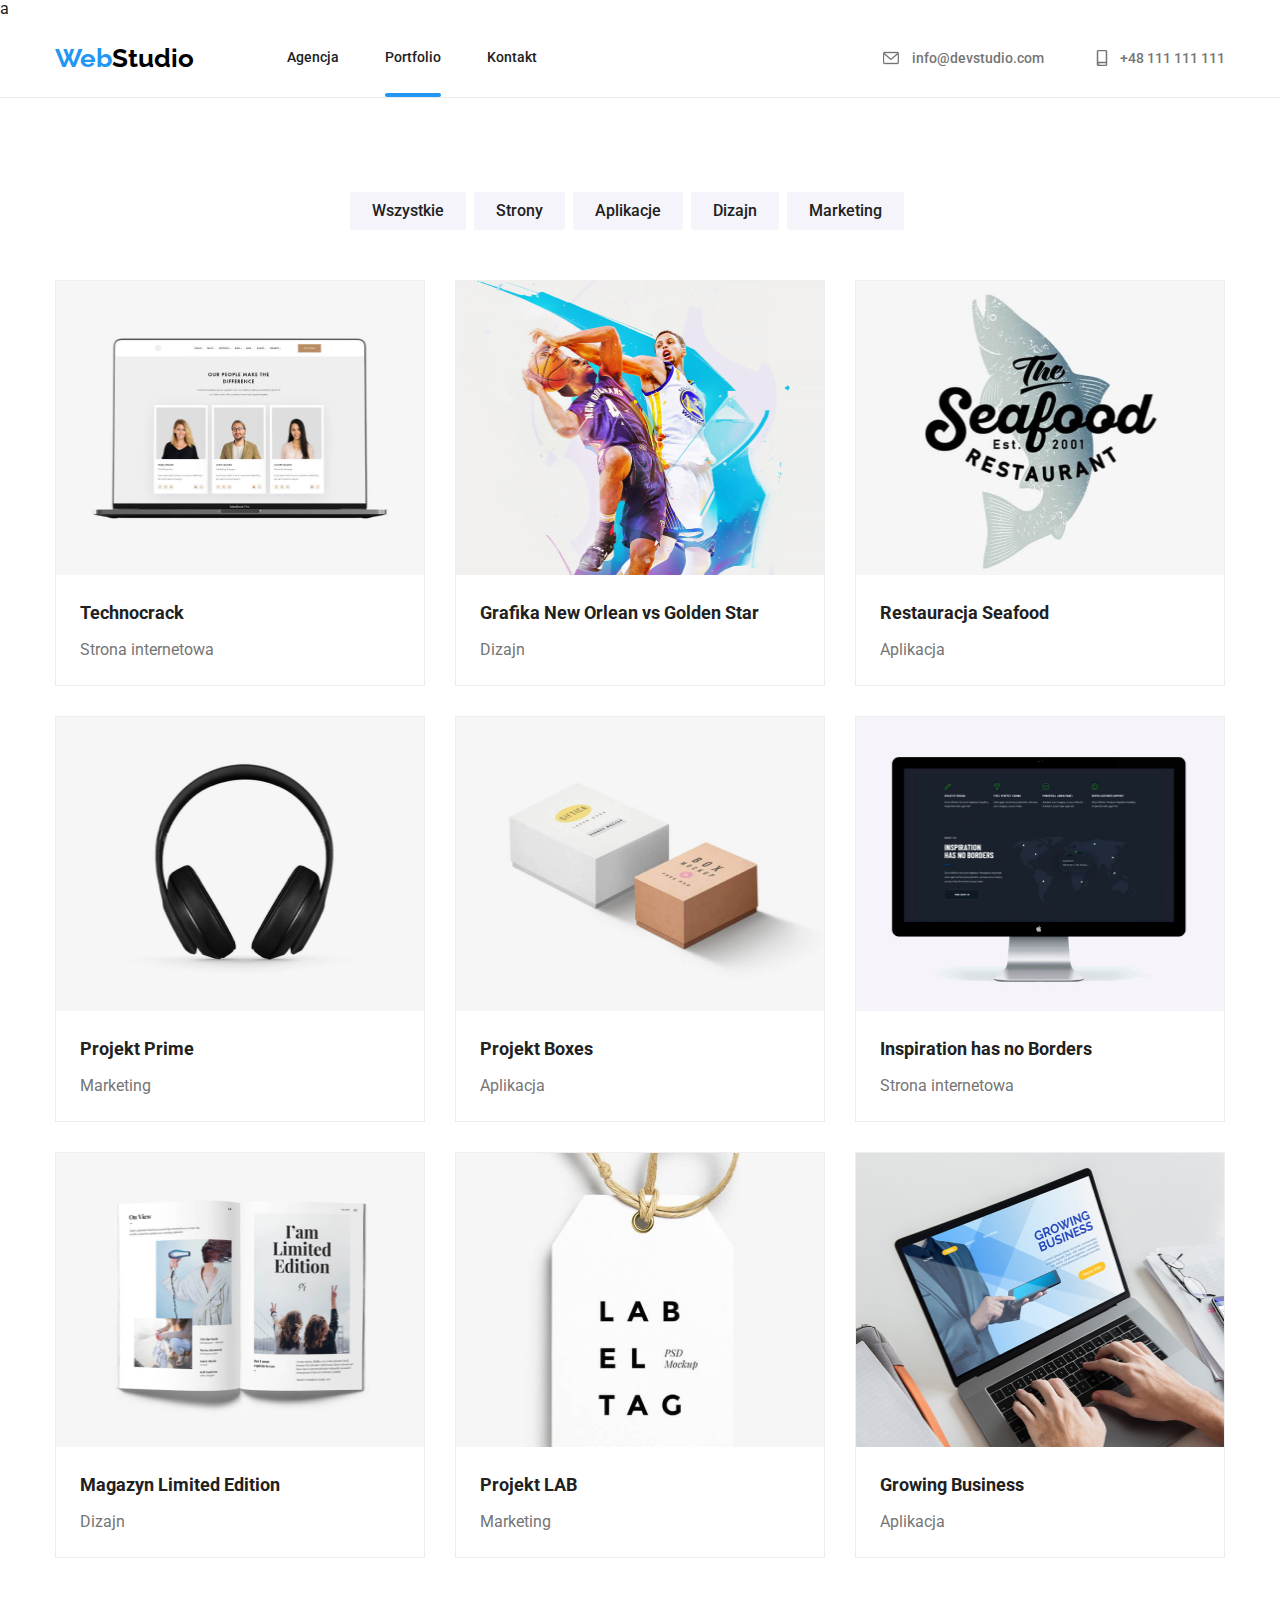
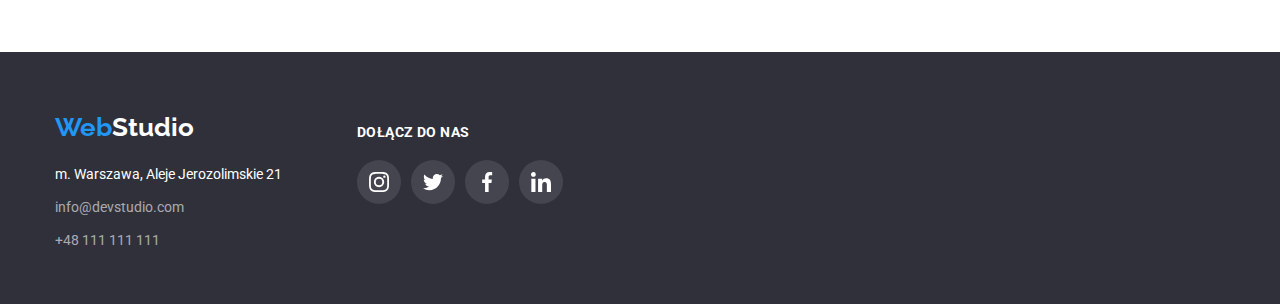
==== portfolio.html @ 25bb64f0 "test" ====
<!DOCTYPE html>
<html lang="en">
  <head>
    <meta charset="UTF-8" />
    <meta http-equiv="X-UA-Compatible" content="IE=edge" />
    <meta name="viewport" content="width=device-width, initial-scale=1.0" />
    <title>Portfolio</title>
    <link
      rel="stylesheet"
      href="https://cdnjs.cloudflare.com/ajax/libs/modern-normalize/1.0.0/modern-normalize.min.css"
    />
    <link rel="preconnect" href="https://fonts.googleapis.com" />
    <link rel="preconnect" href="https://fonts.gstatic.com" crossorigin />
    <link
      href="https://fonts.googleapis.com/css2?family=Roboto:wght@400;500;700;900&display=swap"
      rel="stylesheet"
    />
    <link rel="preconnect" href="https://fonts.googleapis.com" />
    <link rel="preconnect" href="https://fonts.gstatic.com" crossorigin />
    <link
      href="https://fonts.googleapis.com/css2?family=Raleway:wght@700&display=swap"
      rel="stylesheet"
    />
    <link rel="stylesheet" href="./css/styles.css" />
  </head>
  <body>
    <div>a</div>
    <header class="header-font border-bot">
      <div class="header-just">
        <nav class="header-box">
          <a href="index.html" class="logo"
            ><span class="logo-color">Web</span>Studio</a
          >
          <ul class="first-list">
            <li><a class="link" href="index.html">Agencja</a></li>
            <li>
              <a class="link portfolio-active" href="portfolio.html">Portfolio</a>
            </li>
            <li><a class="link" href="#">Kontakt</a></li>
          </ul>

          <ul class="second-list">
            <li>
              <a class="link-header" href="#">
                <svg class="icon icon-svg" width="16" height="12">
                  <use href="./images/icons.svg#icon-envelope"></use>
                </svg>
                info@devstudio.com</a
              >
            </li>
            <li>
              <a class="link-header" href="#">
                <svg class="icon icon-svg" width="16" height="12">
                  <use href="./images/icons.svg#icon-smartphone"></use>
                  </svg>+48 111 111 111</a>
            </li>
          </ul>
        </nav>
      </div>
    </header>

    <main>
      <section class="container section-portfolio-padding">
        <ul class="portfolio-buttons">
          <li>
            <button type="button" class="button">Wszystkie</button>
          </li>
          <li>
            <button type="button" class="button">Strony</button>
          </li>
          <li>
            <button type="button" class="button">Aplikacje</button>
          </li>
          <li>
            <button type="button" class="button">Dizajn</button>
          </li>
          <li>
            <button type="button" class="button">Marketing</button>
          </li>
        </ul>

        <ul class="section-photo">
          <li class="portfolio-photo-flex">
            <figure class="figure-photo-portfolio">
              <img
                class="image-width"
                src="./images/2.1.jpg"
                width="370"
                height="294"
                alt="przykladowa strona"
              />
              <figcaption class="portfolio-figcaption-padding">
                <strong class="figcaption-strong-portfolio">Technocrack</strong>
                <p class="figcaption-p-portfolio">Strona internetowa</p>
              </figcaption>
            </figure>
          </li>
          <li class="portfolio-photo-flex">
            <figure class="figure-photo-portfolio">
              <img
                class="image-width"
                src="./images/2.2.jpg"
                width="370"
                height="294"
                alt="Koszykarze"
              />
              <figcaption class="portfolio-figcaption-padding">
                <strong class="figcaption-strong-portfolio"
                  >Grafika New Orlean vs Golden Star</strong
                >
                <p class="figcaption-p-portfolio">Dizajn</p>
              </figcaption>
            </figure>
          </li>
          <li class="portfolio-photo-flex">
            <figure class="figure-photo-portfolio">
              <img
                class="image-width"
                src="./images/2.3.jpg"
                width="370"
                height="294"
                alt="Logo restauracji"
              />
              <figcaption class="portfolio-figcaption-padding">
                <strong class="figcaption-strong-portfolio"
                  >Restauracja Seafood</strong
                >
                <p class="figcaption-p-portfolio">Aplikacja</p>
              </figcaption>
            </figure>
          </li>

          <li class="portfolio-photo-flex">
            <figure class="figure-photo-portfolio">
              <img
                class="image-width"
                src="./images/2.4.jpg"
                width="370"
                height="294"
                alt="Słuchawki"
              />
              <figcaption class="portfolio-figcaption-padding">
                <strong class="figcaption-strong-portfolio"
                  >Projekt Prime</strong
                >
                <p class="figcaption-p-portfolio">Marketing</p>
              </figcaption>
            </figure>
          </li>
          <li class="portfolio-photo-flex">
            <figure class="figure-photo-portfolio">
              <img
                class="image-width"
                src="./images/2.5.jpg"
                width="370"
                height="294"
                alt="Pudełka"
              />
              <figcaption class="portfolio-figcaption-padding">
                <strong class="figcaption-strong-portfolio"
                  >Projekt Boxes</strong
                >
                <p class="figcaption-p-portfolio">Aplikacja</p>
              </figcaption>
            </figure>
          </li>
          <li class="portfolio-photo-flex">
            <figure class="figure-photo-portfolio">
              <img
                class="image-width"
                src="./images/2.6.jpg"
                width="370"
                height="294"
                alt="Monitor"
              />
              <figcaption class="portfolio-figcaption-padding">
                <strong class="figcaption-strong-portfolio"
                  >Inspiration has no Borders</strong
                >
                <p class="figcaption-p-portfolio">Strona internetowa</p>
              </figcaption>
            </figure>
          </li>
          <li class="portfolio-photo-flex">
            <figure class="figure-photo-portfolio">
              <img
                class="image-width"
                src="./images/2.7.jpg"
                width="370"
                height="294"
                alt="Książka"
              />
              <figcaption class="portfolio-figcaption-padding">
                <strong class="figcaption-strong-portfolio"
                  >Magazyn Limited Edition</strong
                >
                <p class="figcaption-p-portfolio">Dizajn</p>
              </figcaption>
            </figure>
          </li>
          <li class="portfolio-photo-flex">
            <figure class="figure-photo-portfolio">
              <img
                class="image-width"
                src="./images/2.8.jpg"
                width="370"
                height="294"
                alt="Etykieta"
              />
              <figcaption class="portfolio-figcaption-padding">
                <strong class="figcaption-strong-portfolio">Projekt LAB</strong>
                <p class="figcaption-p-portfolio">Marketing</p>
              </figcaption>
            </figure>
          </li>
          <li class="portfolio-photo-flex">
            <figure class="figure-photo-portfolio">
              <img
                class="image-width"
                src="./images/2.9.jpg"
                width="370"
                height="294"
                alt="Laptop"
              />
              <figcaption class="portfolio-figcaption-padding">
                <strong class="figcaption-strong-portfolio"
                  >Growing Business</strong
                >
                <p class="figcaption-p-portfolio">Aplikacja</p>
              </figcaption>
            </figure>
          </li>
        </ul>
      </section>
    </main>
    <footer class="footer">
      <div class="container flix">
        <div class="kontakt">
          <div class="footer-logo-padding">
            <a href="index.html" class="logo"
              ><span class="logo-color">Web</span
              ><span class="logo-color-footer">Studio</span></a
            >
          </div>
          <ul class="footer-font footer-contact">
            <li class="footer-li-margin-bot">
              <address class="addres-color">
                m. Warszawa, Aleje Jerozolimskie 21
              </address>
            </li>

            <li class="footer-li-margin-bot">
              <a class="link-footer" href="#">info@devstudio.com</a>
            </li>
            <li class="link-footer-padding">
              <a class="link-footer" href="#">+48 111 111 111</a>
            </li>
          </ul>
        </div>
        <div class="joinus-footer">
          <h4 class="h4-class-footer">DOŁĄCZ DO NAS</h4>
          <div class="social-links">
            <div class="social-links-style social-links-footer">
              <svg width="20" height="20">
                <use href="./images/icons.svg#icon-instagram-2"></use>
              </svg>
            </div>
            <div class="social-links-style social-links-footer">
              <svg width="20" height="20">
                <use href="./images/icons.svg#icon-twitter-1"></use>
              </svg>
            </div>
            <div class="social-links-style social-links-footer">
              <svg width="20" height="20">
                <use href="./images/icons.svg#icon-facebook-1"></use>
              </svg>
            </div>
            <div class="social-links-style social-links-footer">
              <svg width="20" height="20">
                <use href="./images/icons.svg#icon-linkedin-1"></use>
              </svg>
            </div>
          </div>
        </div>
      </div>
    </footer>
  </body>
</html>
---- css/styles.css ----
:root {
  --main-black: #212121;
  --second-black: #000000;
  --main-blue: #2196f3;
  --background-grey: #2f303a;
  --main-white: #ffffff;
  --second-white: #f5f4fa;
  --main-silver: #757575;
  --white-transparent: rgba(255, 255, 255, 0.6);
  --border-white: #ececec;
  --social-grey: #afb1b8;
  --shadow-white: #eeeeee;
}
body {
  font-family: "Roboto", sans-serif;
  color: var(--main-black);
  margin: 0;
}
ul,
li {
  list-style-type: none;
}
.logo {
  font-family: "Raleway", sans-serif;
  font-weight: 700;
  font-size: 26px;
  line-height: 1.19;
  color: var(--second-black);
  text-decoration: none;
  cursor: pointer;
  margin-right: 93px;
}
.loor {
  list-style: none;
  display: flex;
  margin: inherit;
  align-items: center;
}
/*.ul-nopoint {
  padding-top: 94px;
  padding-bottom: 94px;
}*/

.link:hover {
  color: var(--main-blue);
  cursor: pointer;
  transition: all 0.28s;
}
.link {
  color: var(--main-black);
  text-decoration: none;
}
.logo-color {
  color: var(--main-blue);
}
.link-header {
  color: var(--main-silver);
  text-decoration: none;
}
.link-header:hover {
  color: var(--main-blue);
  cursor: pointer;
  transition: all 0.28s;
}
.link-header:hover svg {
  stroke: var(--main-blue);
  fill: var(--main-blue);
}
.header-font {
  font-weight: 500;
  font-size: 14px;
  line-height: 1.14;
  height: 80px;
}
.footer-font {
  font-weight: 400;
  font-size: 14px;
  line-height: 1.71;
  text-decoration: none;
}
.h1-class {
  color: var(--main-white);
  font-weight: 900;
  font-size: 44px;
  line-height: 1.36;
  margin-top: 0px;
  margin-bottom: 30px;
  letter-spacing: 0.06em;
}
.button-agencja {
  color: var(--main-black);
  font-family: "Roboto";
  font-style: normal;
  font-weight: 700;
  font-size: 16px;
  line-height: 1.85;
  background-color: var(--second-white);
  cursor: pointer;
  width: 200px;
  height: 50px;
  border: none;
  border-radius: 4%;
}
.button-agencja:hover {
  background-color: var(--main-blue);
  color: var(--main-white);
  cursor: pointer;
  transition: all 0.28s;
}
.button {
  color: var(--main-black);
  font-family: "Roboto";
  font-style: normal;
  font-weight: 500;
  font-size: 16px;
  line-height: 1.62;
  background-color: var(--second-white);
  cursor: pointer;
  margin-right: 8px;
  padding: 6px 22px;
  border: none;
  border-radius: 4%;
}
.button:hover {
  background-color: var(--main-blue);
  color: var(--main-white);
  cursor: pointer;
  transition: all 0.28s;
  color: var(--main-white);
  box-shadow: 0px 3px 1px rgba(0, 0, 0, 0.1), 0px 1px 2px rgba(0, 0, 0, 0.08),
    0px 2px 2px rgba(0, 0, 0, 0.12);
  transition: all 0.2s;
}
.h2-class {
  font-style: normal;
  font-weight: 700;
  font-size: 36px;
  line-height: 1.16;
  text-align: center;
  margin-top: 0px;
  margin-bottom: 0px;
  padding-bottom: 50px;
}
.h3-class {
  font-weight: 700;
  font-size: 14px;
  line-height: 1.14;
  letter-spacing: 0.03em;
  margin-bottom: 10px;
  margin-top: 0;
}
.text-lorem {
  color: var(--main-silver);
  font-weight: 400;
  font-size: 14px;
  line-height: 1.71;
  width: 270px;
  height: 75px;
  text-align: justify;
  margin-top: 0;
  margin-bottom: 0;
  margin-right: 30px;
  letter-spacing: 0.03em;
  margin-right: 0px;
}
.figcaption-strong-studio {
  font-weight: 500;
  font-size: 16px;
  line-height: 1.18;
  color: var(--main-black);
}
.figcaption-p-studio {
  color: var(--main-silver);
  font-weight: 400;
  font-size: 16px;
  line-height: 1.18;
  padding-bottom: 30px;
  margin-bottom: 0px;
  margin-top: 10px;
}
.figcaption-strong-portfolio {
  font-weight: 700;
  font-size: 18px;
  line-height: 2;
}
.figcaption-p-portfolio {
  color: var(--main-silver);
  font-weight: 400;
  font-size: 16px;
  line-height: 1.87;
  margin-top: 4px;
  margin-bottom: 0px;
}
.footer {
  background-color: var(--background-grey);
  height: 252px;
}
.logo-color-footer {
  color: var(--main-white);
}
.addres-color {
  color: var(--main-white);
  font-style: normal;
}
.link-footer {
  color: var(--white-transparent);
  text-decoration: none;
}
.link-footer:hover {
  color: var(--main-blue);
  cursor: pointer;
  transition: all 0.28s;
}

.background-team {
  background-color: var(--second-white);
  padding-top: 94px;
  padding-bottom: 94px;
}
.background-main-upper {
  background-image: linear-gradient(
      rgba(47, 48, 58, 0.4),
      rgba(255, 255, 255, 0.1)
    ),
    url(../images/Tlo2-index-section1.jpg);
  max-width: 1600px;
  margin: auto;
  padding: 0 15px;
}
.container {
  margin: 0 auto;
  width: 100%;
  max-width: 1200px;
  padding: 0 15px;
}
.main-upper {
  text-align: center;
  max-width: 696px;
}

.header-box {
  margin: 0 auto;
  box-sizing: border-box;
  justify-content: space-between;
  display: flex;
  max-width: 1200px;
  width: 100%;
  height: 26px;
  align-items: center;
  padding: 0 15px;
}
.first-list {
  text-align: center;
  display: flex;
  padding-left: 0px;

  flex-grow: 1;
  gap: 46px;

  /* margin: 32x 371px 32px 0;*/
}
.second-list {
  display: flex;
  justify-content: space-between;
  padding-left: 0px;

  gap: 50px;
}
.header-just {
  padding: 27px 0;
}
.border-bot {
  border-bottom: 1px solid;
  color: var(--border-white);
}
.lorem-cointainer {
  display: flex;
  flex-direction: column;
  justify-content: center;
  padding-top: 94px;
}
.lorem-flex {
  display: flex;
  margin: inherit;
  align-items: center;
  justify-content: center;
  gap: 30px;
  padding-left: 0px;
}
.lorem-height {
  height: 600px;
}
/*section {
  padding-top: 94px;
  padding-bottom: 94px;
}*/
.presentation-flex {
  display: flex;
  margin: inherit;
  align-items: center;
  list-style: none;
  padding-left: 0px;
}
.presentation-margin {
  margin-right: 30px;
}
.presentation-padding {
  padding-block: 94px;
}
.figure {
  margin: 0;
  background-color: var(--main-white);
  margin-right: 30px;
  box-shadow: 0px 1px 3px rgba(0, 0, 0, 0.12), 0px 1px 1px rgba(0, 0, 0, 0.14),
    0px 2px 1px rgba(0, 0, 0, 0.2);
  border-radius: 0px 0px 4px 4px;
}
.figbot {
  background-color: var(--main-white);
  text-align: center;
  padding-top: 30px;
  border-bottom-left-radius: 4px;
  border-bottom-right-radius: 4px;
}
.footer-logo-padding {
  padding-top: 60px;
  padding-bottom: 20px;
}
.footer-contact {
  margin: 0;
  padding-left: 0;
}

.portfolio-buttons {
  display: flex;
  margin: inherit;
  align-items: center;
  padding-left: 295px;
  list-style: none;
  padding-bottom: 50px;
}
.section-portfolio-padding {
  padding-top: 94px;
  padding-bottom: 94px;
}
.section-photo {
  display: flex;
  flex-wrap: wrap;
  gap: 30px;
  list-style: none;
  margin: 0;
  padding-left: 0;
}
.portfolio-photo-flex {
  flex-basis: calc((100% - 60px) / 3);
}
.figure-photo-portfolio {
  background: var(--main-white);
  border: 1px solid var(--shadow-white);
  margin: 0 auto;
}
.figure-photo-portfolio:hover {
  cursor: pointer;
  box-shadow: 0px 1px 1px rgba(0, 0, 0, 0.12), 0px 4px 4px rgba(0, 0, 0, 0.06),
    1px 4px 6px rgba(0, 0, 0, 0.16);
  transition: all 0.2s;
}
.image-width {
  width: 100%;
  vertical-align: top;
}
.portfolio-figcaption-padding {
  padding: 20px 24px;
}
.footer-li-margin-bot {
  margin-bottom: 9px;
}
.icon {
  text-decoration: none;
  border-style: none;
  background-color: var(--main-white);
  vertical-align: text-bottom;

  margin-right: 10px;
  width: 16px;
  height: 16px;
  fill: var(--main-silver);
  stroke: var(--main-silver);
  color: #757575;
}
.icon-svg:hover {
  fill: var(--main-blue);
  transition: all 0.28s;
  cursor: pointer;
}
.lorem-icon {
  display: flex;
  align-items: center;
  justify-content: center;
  background-color: #f5f4fa;
  width: 270px;
  height: 120px;
  margin-bottom: 30px;
  border-radius: 4px;
}

.social-links {
  display: flex;
  flex-direction: row;
  justify-content: center;
  gap: 10px;
  padding-bottom: 30px;
}
.social-links-style {
  display: flex;
  justify-content: center;
  align-items: center;
  width: 44px;
  height: 44px;
  border-radius: 50%;
  fill: var(--social-grey);
}
/*.test3 {
  fill: var(--main-blue);
}*/

.social-links-style:hover {
  width: 44px;
  height: 44px;
  border-radius: 50%;
  fill: var(--second-white);
  background: var(--main-blue);
  cursor: pointer;
  transition: all 0.28s;
}
.section-padding {
  padding-block: 94px;
}
.customers {
  display: flex;
  flex-direction: row;
  gap: 30px;
  padding-left: 0;
  margin-block: 0;
}
.customers-logo {
  width: 170px;
  height: 92px;

  border-radius: 4px;
  fill: var(--social-grey);
  border-radius: 4px;
  outline: 1px solid var(--social-grey);
}
.customers-logo:hover {
  fill: var(--main-blue);
  transition: all 0.28s;
  outline-color: var(--main-blue);
  cursor: pointer;
}

.h4-class-footer {
  letter-spacing: 0.03em;
  color: var(--main-white);
  font-style: normal;
  font-weight: 700;
  font-size: 14px;
  padding-top: 72px;
  line-height: 16px;
  margin-top: 0px;
  padding-top: 72px;
  margin-bottom: 20px;
}
.joinus-footer {
  display: flex;
  flex-direction: column;
  align-items: flex-start;
}
.flix {
  display: flex;
}
.kontakt {
  margin-right: 70px;
}
.social-links-footer {
  background: rgba(255, 255, 255, 0.1);
  fill: var(--main-white);
}
.agencja-active {
  position: relative;
}
.agencja-active::after {
  content: "";
  position: absolute;
 
  Width: 100%;
Height: 4px;
   border-radius: 4px;
  background-color: var(--main-blue);
  bottom: -32px;
  left: 0;

}
.portfolio-active {
  position: relative;
}
.portfolio-active::after {
  content: "";
  position: absolute;
 
  Width: 100%;
Height: 4px;
   border-radius: 4px;
  background-color: var(--main-blue);
  bottom: -32px;
  left: 0;

}
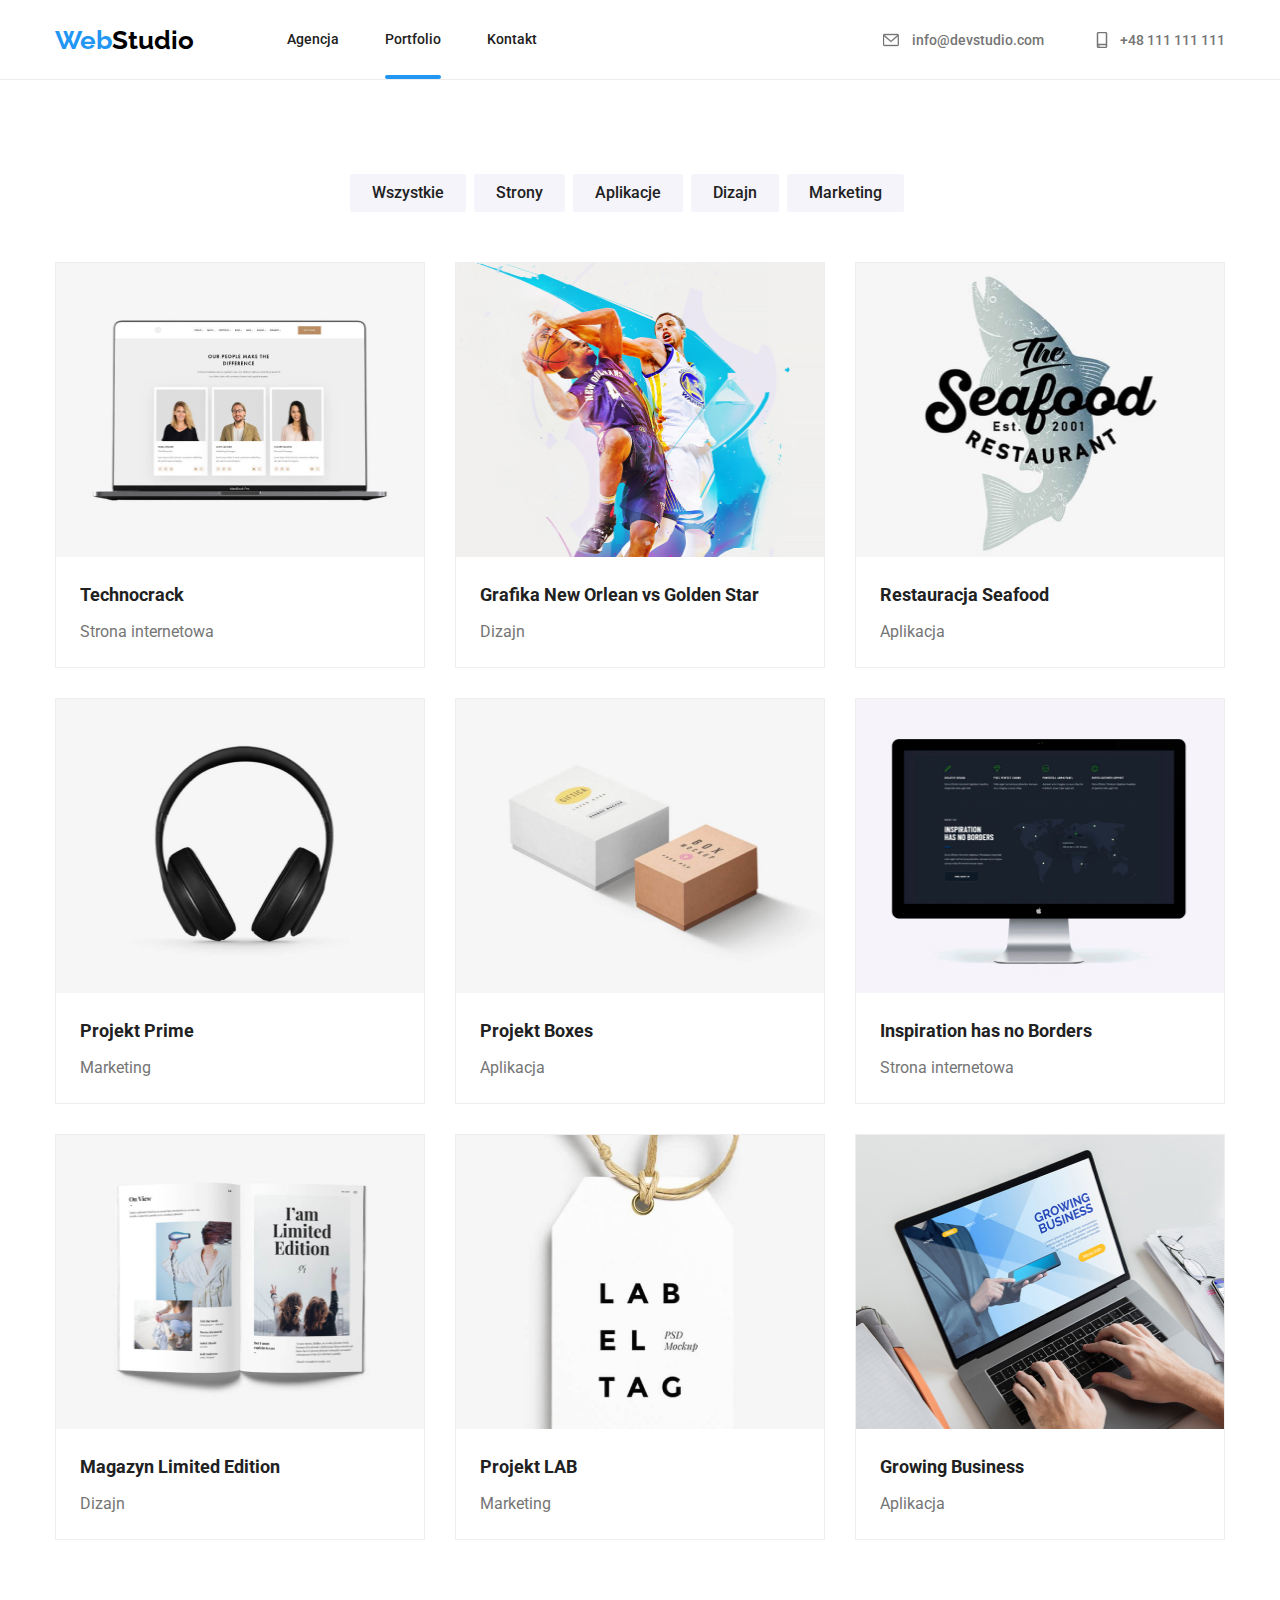
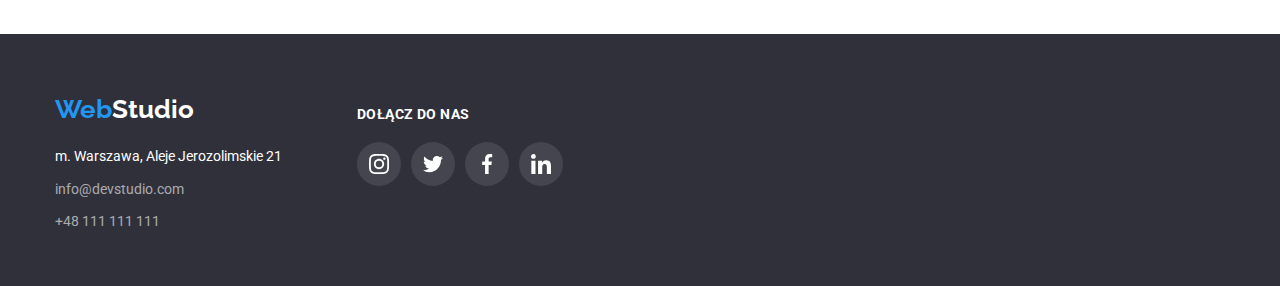
==== commit a7910fa4: "agencja 2/3" ====
--- a/portfolio.html
+++ b/portfolio.html
@@ -24,7 +24,6 @@
     <link rel="stylesheet" href="./css/styles.css" />
   </head>
   <body>
-    <div>a</div>
     <header class="header-font border-bot">
       <div class="header-just">
         <nav class="header-box">
@@ -34,7 +33,9 @@
           <ul class="first-list">
             <li><a class="link" href="index.html">Agencja</a></li>
             <li>
-              <a class="link portfolio-active" href="portfolio.html">Portfolio</a>
+              <a class="link portfolio-active" href="portfolio.html"
+                >Portfolio</a
+              >
             </li>
             <li><a class="link" href="#">Kontakt</a></li>
           </ul>
@@ -51,8 +52,9 @@
             <li>
               <a class="link-header" href="#">
                 <svg class="icon icon-svg" width="16" height="12">
-                  <use href="./images/icons.svg#icon-smartphone"></use>
-                  </svg>+48 111 111 111</a>
+                  <use href="./images/icons.svg#icon-smartphone"></use></svg
+                >+48 111 111 111</a
+              >
             </li>
           </ul>
         </nav>
--- a/css/styles.css
+++ b/css/styles.css
@@ -300,10 +300,9 @@
   align-items: center;
   list-style: none;
   padding-left: 0px;
-}
-.presentation-margin {
-  margin-right: 30px;
-}
+  gap: 30px;
+}
+
 .presentation-padding {
   padding-block: 94px;
 }
@@ -515,4 +514,23 @@
   bottom: -32px;
   left: 0;
 
+}
+.presentation-info {
+  font-weight: 700;
+  font-size: 14px;
+  letter-spacing: 0.03em;
+  color: var(--main-white);
+}
+.presentation-background {
+  width: 100%;
+  height: 70px;
+  background: rgba(47, 48, 58, 0.8);
+  position: absolute;
+  bottom: 0;
+  display: flex;
+  align-items: center;
+  justify-content: center;
+}
+.presentation-block {
+  position: relative;
 }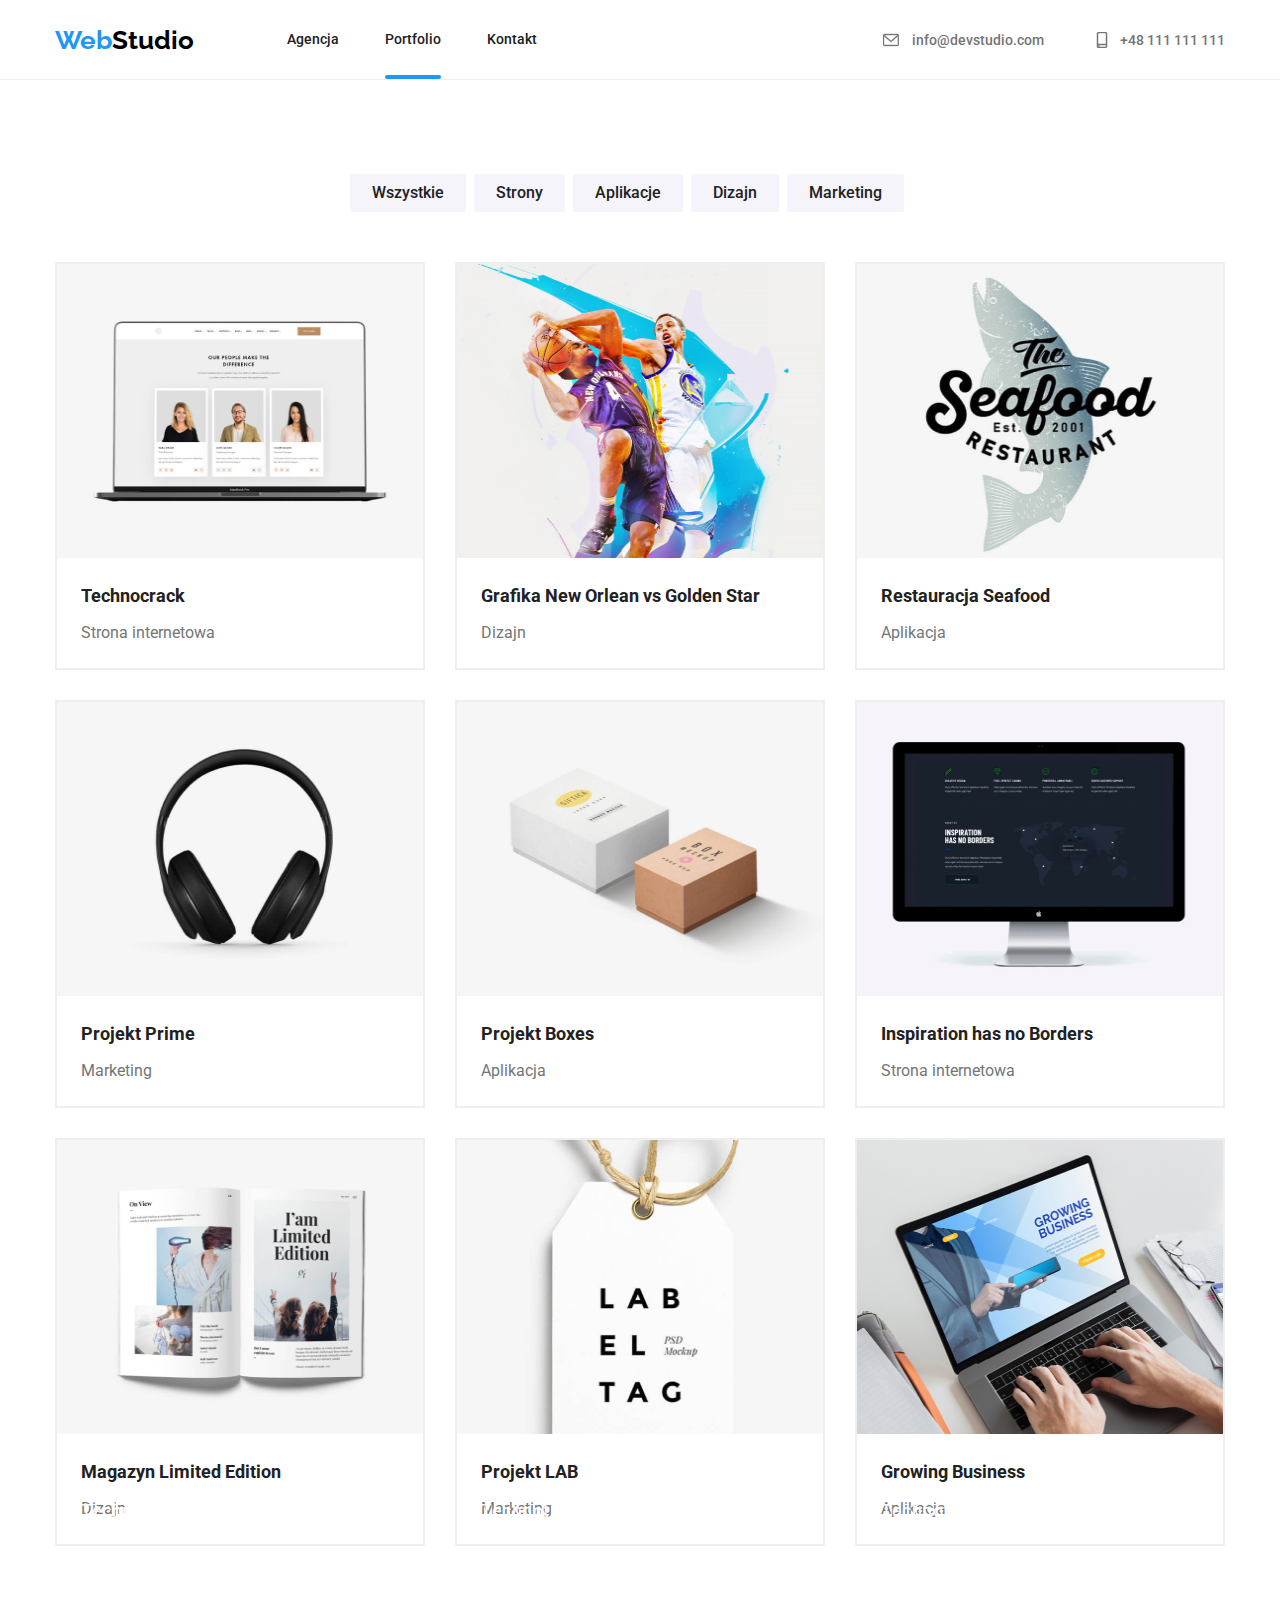
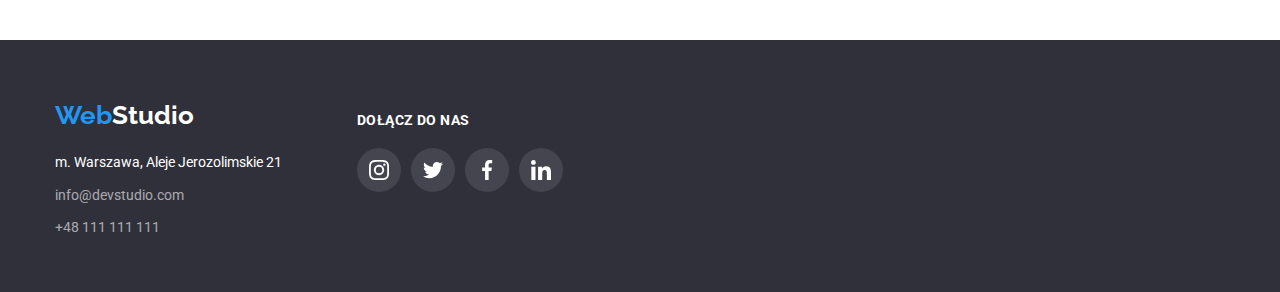
==== commit 8dc2f1f7: "portfolio overlay" ====
--- a/portfolio.html
+++ b/portfolio.html
@@ -52,9 +52,7 @@
             <li>
               <a class="link-header" href="#">
                 <svg class="icon icon-svg" width="16" height="12">
-                  <use href="./images/icons.svg#icon-smartphone"></use></svg
-                >+48 111 111 111</a
-              >
+                  <use href="./images/icons.svg#icon-smartphone"></use></svg>+48 111 111 111</a>
             </li>
           </ul>
         </nav>
@@ -84,6 +82,7 @@
         <ul class="section-photo">
           <li class="portfolio-photo-flex">
             <figure class="figure-photo-portfolio">
+              <div class="testover">
               <img
                 class="image-width"
                 src="./images/2.1.jpg"
@@ -91,6 +90,10 @@
                 height="294"
                 alt="przykladowa strona"
               />
+              <div class="testover2">
+                <p class="testover3">Technotrack jest popularną platformą wykorzystywaną do rozpowszechniania koronawirusa. Firmy wykorzystują tę platformę do celów szpiegowskich i ataków na niezabezpieczone serwery konkurencji</p>
+              </div>
+            </div>
               <figcaption class="portfolio-figcaption-padding">
                 <strong class="figcaption-strong-portfolio">Technocrack</strong>
                 <p class="figcaption-p-portfolio">Strona internetowa</p>
@@ -99,6 +102,7 @@
           </li>
           <li class="portfolio-photo-flex">
             <figure class="figure-photo-portfolio">
+              <div class="testover">
               <img
                 class="image-width"
                 src="./images/2.2.jpg"
@@ -106,6 +110,10 @@
                 height="294"
                 alt="Koszykarze"
               />
+              <div class="testover2">
+                <p class="testover3">Technotrack jest popularną platformą wykorzystywaną do rozpowszechniania koronawirusa. Firmy wykorzystują tę platformę do celów szpiegowskich i ataków na niezabezpieczone serwery konkurencji</p>
+              </div>
+            </div>
               <figcaption class="portfolio-figcaption-padding">
                 <strong class="figcaption-strong-portfolio"
                   >Grafika New Orlean vs Golden Star</strong
@@ -116,6 +124,7 @@
           </li>
           <li class="portfolio-photo-flex">
             <figure class="figure-photo-portfolio">
+              <div class="testover">
               <img
                 class="image-width"
                 src="./images/2.3.jpg"
@@ -123,6 +132,10 @@
                 height="294"
                 alt="Logo restauracji"
               />
+              <div class="testover2">
+                <p class="testover3">Technotrack jest popularną platformą wykorzystywaną do rozpowszechniania koronawirusa. Firmy wykorzystują tę platformę do celów szpiegowskich i ataków na niezabezpieczone serwery konkurencji</p>
+              </div>
+            </div>
               <figcaption class="portfolio-figcaption-padding">
                 <strong class="figcaption-strong-portfolio"
                   >Restauracja Seafood</strong
@@ -134,6 +147,7 @@
 
           <li class="portfolio-photo-flex">
             <figure class="figure-photo-portfolio">
+              <div class="testover">
               <img
                 class="image-width"
                 src="./images/2.4.jpg"
@@ -141,6 +155,10 @@
                 height="294"
                 alt="Słuchawki"
               />
+              <div class="testover2">
+                <p class="testover3">Technotrack jest popularną platformą wykorzystywaną do rozpowszechniania koronawirusa. Firmy wykorzystują tę platformę do celów szpiegowskich i ataków na niezabezpieczone serwery konkurencji</p>
+              </div>
+            </div>
               <figcaption class="portfolio-figcaption-padding">
                 <strong class="figcaption-strong-portfolio"
                   >Projekt Prime</strong
@@ -151,6 +169,7 @@
           </li>
           <li class="portfolio-photo-flex">
             <figure class="figure-photo-portfolio">
+              <div class="testover">
               <img
                 class="image-width"
                 src="./images/2.5.jpg"
@@ -158,6 +177,10 @@
                 height="294"
                 alt="Pudełka"
               />
+              <div class="testover2">
+                <p class="testover3">Technotrack jest popularną platformą wykorzystywaną do rozpowszechniania koronawirusa. Firmy wykorzystują tę platformę do celów szpiegowskich i ataków na niezabezpieczone serwery konkurencji</p>
+              </div>
+            </div>
               <figcaption class="portfolio-figcaption-padding">
                 <strong class="figcaption-strong-portfolio"
                   >Projekt Boxes</strong
@@ -168,6 +191,7 @@
           </li>
           <li class="portfolio-photo-flex">
             <figure class="figure-photo-portfolio">
+              <div class="testover">
               <img
                 class="image-width"
                 src="./images/2.6.jpg"
@@ -175,6 +199,10 @@
                 height="294"
                 alt="Monitor"
               />
+              <div class="testover2">
+                <p class="testover3">Technotrack jest popularną platformą wykorzystywaną do rozpowszechniania koronawirusa. Firmy wykorzystują tę platformę do celów szpiegowskich i ataków na niezabezpieczone serwery konkurencji</p>
+              </div>
+            </div>
               <figcaption class="portfolio-figcaption-padding">
                 <strong class="figcaption-strong-portfolio"
                   >Inspiration has no Borders</strong
@@ -185,6 +213,7 @@
           </li>
           <li class="portfolio-photo-flex">
             <figure class="figure-photo-portfolio">
+              <div class="testover">
               <img
                 class="image-width"
                 src="./images/2.7.jpg"
@@ -192,6 +221,9 @@
                 height="294"
                 alt="Książka"
               />
+              <div class="testover2">
+                <p class="testover3">Technotrack jest popularną platformą wykorzystywaną do rozpowszechniania koronawirusa. Firmy wykorzystują tę platformę do celów szpiegowskich i ataków na niezabezpieczone serwery konkurencji</p>
+              </div>
               <figcaption class="portfolio-figcaption-padding">
                 <strong class="figcaption-strong-portfolio"
                   >Magazyn Limited Edition</strong
@@ -202,6 +234,7 @@
           </li>
           <li class="portfolio-photo-flex">
             <figure class="figure-photo-portfolio">
+              <div class="testover">
               <img
                 class="image-width"
                 src="./images/2.8.jpg"
@@ -209,6 +242,9 @@
                 height="294"
                 alt="Etykieta"
               />
+              <div class="testover2">
+                <p class="testover3">Technotrack jest popularną platformą wykorzystywaną do rozpowszechniania koronawirusa. Firmy wykorzystują tę platformę do celów szpiegowskich i ataków na niezabezpieczone serwery konkurencji</p>
+              </div>
               <figcaption class="portfolio-figcaption-padding">
                 <strong class="figcaption-strong-portfolio">Projekt LAB</strong>
                 <p class="figcaption-p-portfolio">Marketing</p>
@@ -217,6 +253,7 @@
           </li>
           <li class="portfolio-photo-flex">
             <figure class="figure-photo-portfolio">
+              <div class="testover">
               <img
                 class="image-width"
                 src="./images/2.9.jpg"
@@ -224,6 +261,9 @@
                 height="294"
                 alt="Laptop"
               />
+              <div class="testover2">
+                <p class="testover3">Technotrack jest popularną platformą wykorzystywaną do rozpowszechniania koronawirusa. Firmy wykorzystują tę platformę do celów szpiegowskich i ataków na niezabezpieczone serwery konkurencji</p>
+              </div>
               <figcaption class="portfolio-figcaption-padding">
                 <strong class="figcaption-strong-portfolio"
                   >Growing Business</strong
--- a/css/styles.css
+++ b/css/styles.css
@@ -44,7 +44,8 @@
 .link:hover {
   color: var(--main-blue);
   cursor: pointer;
-  transition: all 0.28s;
+  transition-duration: 250ms;
+  transition-timing-function: cubic-bezier(0.4, 0, 0.2, 1);
 }
 .link {
   color: var(--main-black);
@@ -60,7 +61,8 @@
 .link-header:hover {
   color: var(--main-blue);
   cursor: pointer;
-  transition: all 0.28s;
+  transition-duration: 250ms;
+  transition-timing-function: cubic-bezier(0.4, 0, 0.2, 1);
 }
 .link-header:hover svg {
   stroke: var(--main-blue);
@@ -105,7 +107,8 @@
   background-color: var(--main-blue);
   color: var(--main-white);
   cursor: pointer;
-  transition: all 0.28s;
+  transition-duration: 250ms;
+  transition-timing-function: cubic-bezier(0.4, 0, 0.2, 1);
 }
 .button {
   color: var(--main-black);
@@ -129,7 +132,8 @@
   color: var(--main-white);
   box-shadow: 0px 3px 1px rgba(0, 0, 0, 0.1), 0px 1px 2px rgba(0, 0, 0, 0.08),
     0px 2px 2px rgba(0, 0, 0, 0.12);
-  transition: all 0.2s;
+  transition-duration: 250ms;
+  transition-timing-function: cubic-bezier(0.4, 0, 0.2, 1);
 }
 .h2-class {
   font-style: normal;
@@ -349,9 +353,12 @@
   list-style: none;
   margin: 0;
   padding-left: 0;
+  
 }
 .portfolio-photo-flex {
   flex-basis: calc((100% - 60px) / 3);
+  background: var(--main-white);
+  border: 1px solid var(--shadow-white);
 }
 .figure-photo-portfolio {
   background: var(--main-white);
@@ -389,7 +396,8 @@
 }
 .icon-svg:hover {
   fill: var(--main-blue);
-  transition: all 0.28s;
+  transition-duration: 250ms;
+  transition-timing-function: cubic-bezier(0.4, 0, 0.2, 1);
   cursor: pointer;
 }
 .lorem-icon {
@@ -430,7 +438,8 @@
   fill: var(--second-white);
   background: var(--main-blue);
   cursor: pointer;
-  transition: all 0.28s;
+  transition-duration: 250ms;
+  transition-timing-function: cubic-bezier(0.4, 0, 0.2, 1);
 }
 .section-padding {
   padding-block: 94px;
@@ -453,7 +462,8 @@
 }
 .customers-logo:hover {
   fill: var(--main-blue);
-  transition: all 0.28s;
+  transition-duration: 250ms;
+  transition-timing-function: cubic-bezier(0.4, 0, 0.2, 1);
   outline-color: var(--main-blue);
   cursor: pointer;
 }
@@ -491,14 +501,13 @@
 .agencja-active::after {
   content: "";
   position: absolute;
- 
-  Width: 100%;
-Height: 4px;
-   border-radius: 4px;
+
+  width: 100%;
+  height: 4px;
+  border-radius: 4px;
   background-color: var(--main-blue);
   bottom: -32px;
   left: 0;
-
 }
 .portfolio-active {
   position: relative;
@@ -506,14 +515,13 @@
 .portfolio-active::after {
   content: "";
   position: absolute;
- 
-  Width: 100%;
-Height: 4px;
-   border-radius: 4px;
+
+  width: 100%;
+  height: 4px;
+  border-radius: 4px;
   background-color: var(--main-blue);
   bottom: -32px;
   left: 0;
-
 }
 .presentation-info {
   font-weight: 700;
@@ -533,4 +541,78 @@
 }
 .presentation-block {
   position: relative;
-}+}
+.backdrop {
+  position: fixed;
+  display: flex;
+  left: 0;
+  top: 0;
+  width: 100%;
+  height: 100%;
+  background: rgba(0, 0, 0, 0.2);
+  transition: transform 0.25s;
+}
+.is-hidden {
+  transform: translateY(-100%);
+  opacity: 0;
+  visibility: hidden;
+  pointer-events: none;
+}
+.modal {
+  width: 528px;
+  height: 581px;
+  background: #ffffff;
+  box-shadow: 0px 1px 3px rgba(0, 0, 0, 0.12), 0px 1px 1px rgba(0, 0, 0, 0.14),
+    0px 2px 1px rgba(0, 0, 0, 0.2);
+  border-radius: 4px;
+  margin: auto;
+  display: flex;
+  position: relative;
+}
+.modal-btn {
+  display: flex;
+  justify-content: center;
+  align-items: center;
+  cursor: pointer;
+  width: 30px;
+  height: 30px;
+  border-radius: 50%;
+  background: var(--main-white);
+  border: 1px solid rgba(0, 0, 0, 0.1);
+  position: absolute;
+  right: 8px;
+  top: 8px;
+}
+.testover {
+  
+  position: relative;
+  overflow: hidden;
+}
+.testover2 {
+  position: absolute;
+  width: 100%;
+  height: 100%;
+}
+.testover3 {
+  font-family: 'Roboto';
+font-style: normal;
+font-weight: 400;
+font-size: 18px;
+line-height: 1,55;
+letter-spacing: 0.03em;
+color: var(--main-white);
+padding-top: 49px;
+padding-bottom: 49px;
+padding-left: 24px;
+padding-right: 45px;
+}
+.testover:hover .testover2 {
+  transform: translate(0%, -100%);
+  transition: 250ms cubic-bezier(0.4, 0, 0.2, 1);
+  background: var(--main-blue);
+  height: 101%;
+  width: 101%;
+  }
+/*.odal-btn-x {
+  color: var(--main-blue);
+}*/
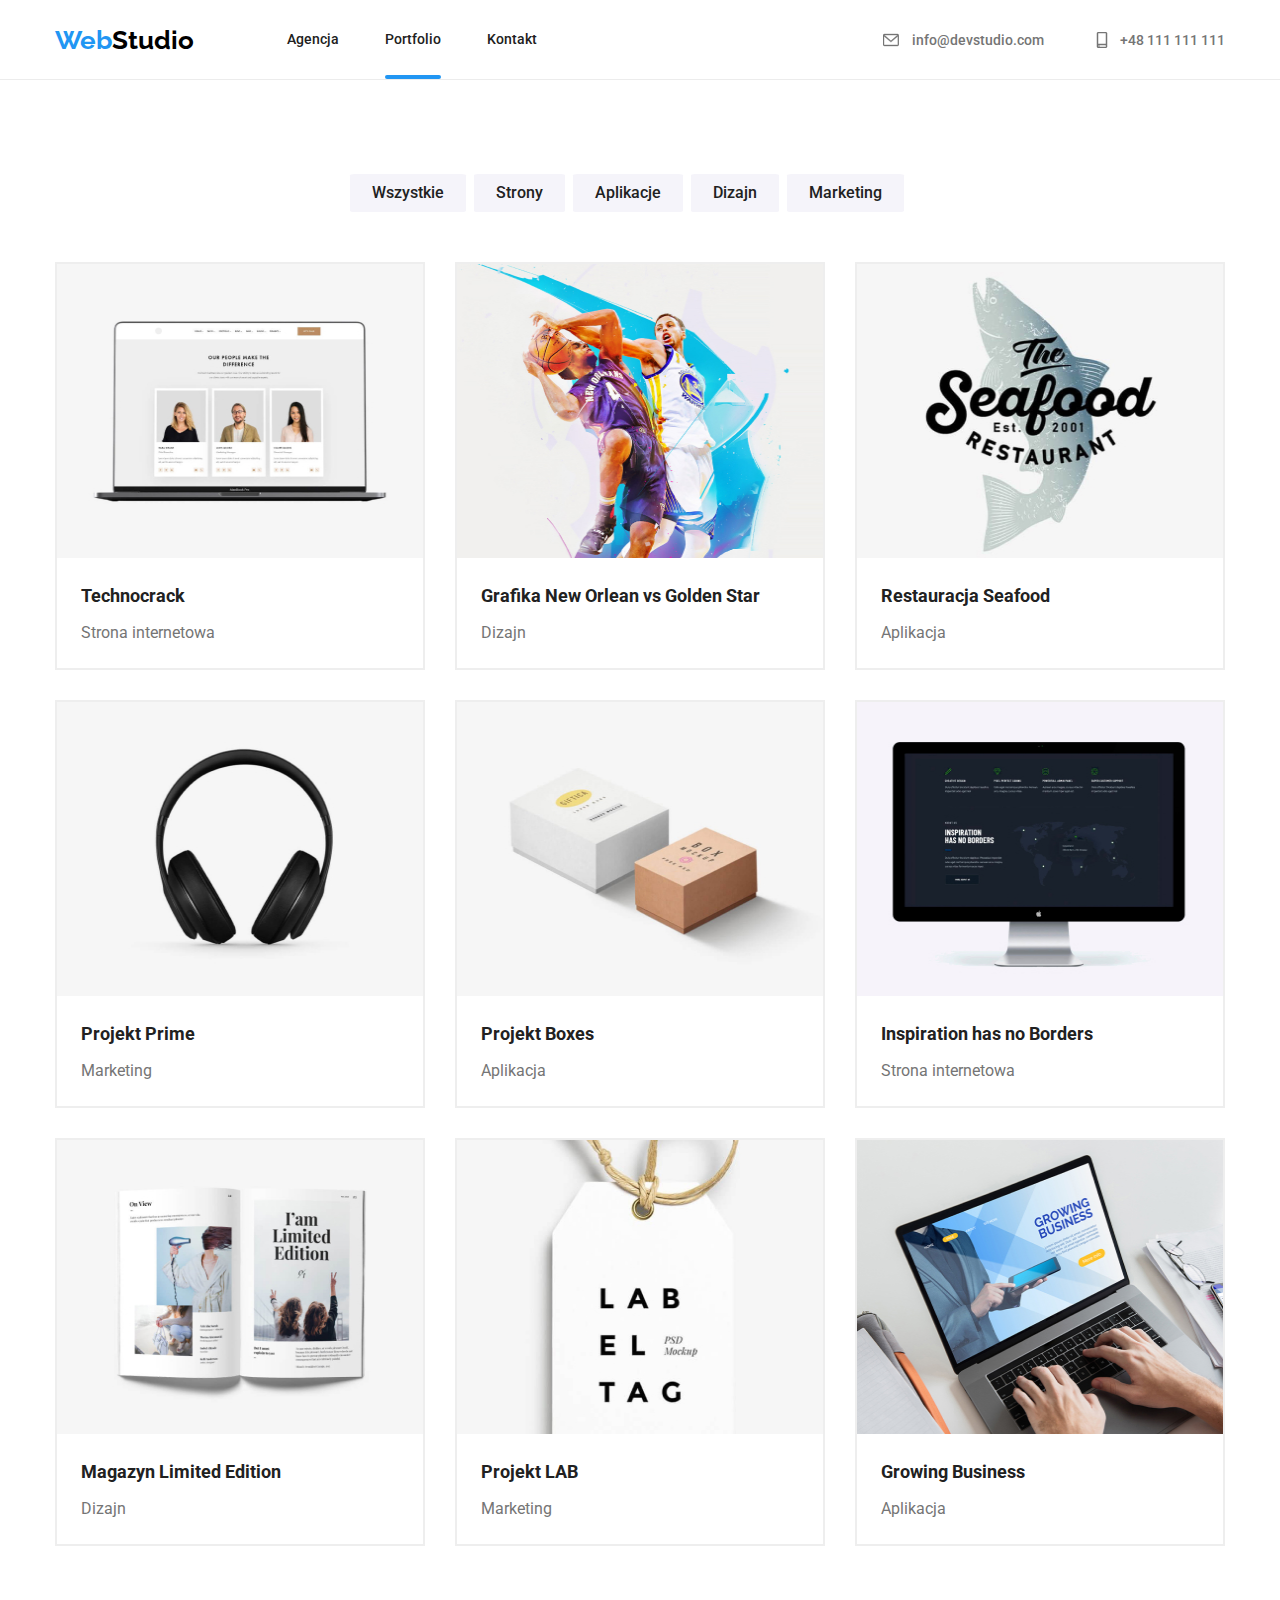
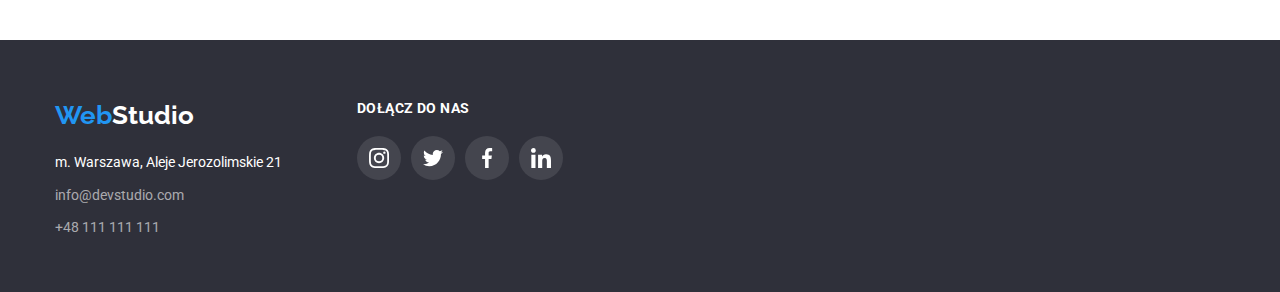
==== commit bec6cf44: "final5" ====
--- a/portfolio.html
+++ b/portfolio.html
@@ -204,9 +204,7 @@
               </div>
             </div>
               <figcaption class="portfolio-figcaption-padding">
-                <strong class="figcaption-strong-portfolio"
-                  >Inspiration has no Borders</strong
-                >
+                <strong class="figcaption-strong-portfolio">Inspiration has no Borders</strong>
                 <p class="figcaption-p-portfolio">Strona internetowa</p>
               </figcaption>
             </figure>
@@ -224,10 +222,9 @@
               <div class="testover2">
                 <p class="testover3">Technotrack jest popularną platformą wykorzystywaną do rozpowszechniania koronawirusa. Firmy wykorzystują tę platformę do celów szpiegowskich i ataków na niezabezpieczone serwery konkurencji</p>
               </div>
-              <figcaption class="portfolio-figcaption-padding">
-                <strong class="figcaption-strong-portfolio"
-                  >Magazyn Limited Edition</strong
-                >
+              </div>
+              <figcaption class="portfolio-figcaption-padding">
+                <strong class="figcaption-strong-portfolio">Magazyn Limited Edition</strong>
                 <p class="figcaption-p-portfolio">Dizajn</p>
               </figcaption>
             </figure>
@@ -244,6 +241,7 @@
               />
               <div class="testover2">
                 <p class="testover3">Technotrack jest popularną platformą wykorzystywaną do rozpowszechniania koronawirusa. Firmy wykorzystują tę platformę do celów szpiegowskich i ataków na niezabezpieczone serwery konkurencji</p>
+              </div>
               </div>
               <figcaption class="portfolio-figcaption-padding">
                 <strong class="figcaption-strong-portfolio">Projekt LAB</strong>
@@ -263,6 +261,7 @@
               />
               <div class="testover2">
                 <p class="testover3">Technotrack jest popularną platformą wykorzystywaną do rozpowszechniania koronawirusa. Firmy wykorzystują tę platformę do celów szpiegowskich i ataków na niezabezpieczone serwery konkurencji</p>
+              </div>
               </div>
               <figcaption class="portfolio-figcaption-padding">
                 <strong class="figcaption-strong-portfolio"
--- a/css/styles.css
+++ b/css/styles.css
@@ -326,7 +326,6 @@
   border-bottom-right-radius: 4px;
 }
 .footer-logo-padding {
-  padding-top: 60px;
   padding-bottom: 20px;
 }
 .footer-contact {
@@ -353,7 +352,6 @@
   list-style: none;
   margin: 0;
   padding-left: 0;
-  
 }
 .portfolio-photo-flex {
   flex-basis: calc((100% - 60px) / 3);
@@ -474,10 +472,8 @@
   font-style: normal;
   font-weight: 700;
   font-size: 14px;
-  padding-top: 72px;
   line-height: 16px;
   margin-top: 0px;
-  padding-top: 72px;
   margin-bottom: 20px;
 }
 .joinus-footer {
@@ -487,6 +483,7 @@
 }
 .flix {
   display: flex;
+  padding-top: 60px;
 }
 .kontakt {
   margin-right: 70px;
@@ -541,6 +538,7 @@
 }
 .presentation-block {
   position: relative;
+  height: 294px;
 }
 .backdrop {
   position: fixed;
@@ -550,10 +548,10 @@
   width: 100%;
   height: 100%;
   background: rgba(0, 0, 0, 0.2);
-  transition: transform 0.25s;
+  transition: transform 250ms cubic-bezier(0.4, 0, 0.2, 1), opacity 250ms cubic-bezier(0.4, 0, 0.2, 1);
 }
 .is-hidden {
-  transform: translateY(-100%);
+  transform: scale(0.5);
   opacity: 0;
   visibility: hidden;
   pointer-events: none;
@@ -561,13 +559,22 @@
 .modal {
   width: 528px;
   height: 581px;
-  background: #ffffff;
+  background: var(--main-white);
   box-shadow: 0px 1px 3px rgba(0, 0, 0, 0.12), 0px 1px 1px rgba(0, 0, 0, 0.14),
     0px 2px 1px rgba(0, 0, 0, 0.2);
   border-radius: 4px;
   margin: auto;
   display: flex;
-  position: relative;
+  justify-content: center;
+    align-items: center;
+  position: fixed;
+  left: 0;
+  right: 0;  
+  bottom: 0;
+  top: 0;
+  transform: scale(1);
+  transition: transform 250ms cubic-bezier(0.4, 0, 0.2, 1), opacity 250ms cubic-bezier(0.4, 0, 0.2, 1);
+  
 }
 .modal-btn {
   display: flex;
@@ -584,7 +591,6 @@
   top: 8px;
 }
 .testover {
-  
   position: relative;
   overflow: hidden;
 }
@@ -594,25 +600,122 @@
   height: 100%;
 }
 .testover3 {
-  font-family: 'Roboto';
-font-style: normal;
-font-weight: 400;
-font-size: 18px;
-line-height: 1,55;
-letter-spacing: 0.03em;
-color: var(--main-white);
-padding-top: 49px;
-padding-bottom: 49px;
-padding-left: 24px;
-padding-right: 45px;
-}
-.testover:hover .testover2 {
+  font-family: "Roboto";
+  font-style: normal;
+  font-weight: 400;
+  font-size: 18px;
+  line-height: 1, 55;
+  letter-spacing: 0.03em;
+  color: var(--main-white);
+  padding-top: 49px;
+  padding-bottom: 49px;
+  padding-left: 24px;
+  padding-right: 45px;
+}
+.figure-photo-portfolio:hover .testover2 {
   transform: translate(0%, -100%);
   transition: 250ms cubic-bezier(0.4, 0, 0.2, 1);
   background: var(--main-blue);
   height: 101%;
   width: 101%;
-  }
-/*.odal-btn-x {
-  color: var(--main-blue);
-}*/
+}
+.email-sub {
+  display: flex;
+  flex-direction: column;
+  margin-left: 70px;
+  width: 570px;
+  /*background-color: #ececec;*/
+}
+.join-newsletter {
+  color: white;
+  display: block;
+  font-weight: 700;
+  font-size: 14px;
+  line-height: 1.14;
+  letter-spacing: 0.03em;
+  margin-top: 0px;
+}
+.subscribe-footer {
+  display: flex;
+  gap: 12px;
+  /*background-color: red;*/
+}
+.footer-newsletter-placeholder {
+  box-sizing: border-box;
+  width: 358px;
+  height: 50px;
+  border: 1px solid rgba(255, 255, 255, 0.3);
+  filter: drop-shadow(0px 4px 4px rgba(0, 0, 0, 0.15));
+  border-radius: 4px;
+  background: var(--background-grey);
+  padding: 14px 16px;
+  outline: none;
+  color: var(--main-white);
+  line-height: 1.25;
+  font-size: 16px;
+  letter-spacing: 0.03em;
+  transition: border-color 250ms cubic-bezier(0.4, 0, 0.2, 1);
+}
+.button-footer-sub {
+  background: var(--main-blue);
+  box-shadow: 0px 4px 4px rgb(0 0 0 / 15%);
+  min-width: 200px;
+  height: 50px;
+  border-radius: 4px;
+  font-weight: 700;
+  font-size: 16px;
+  line-height: 1.88;
+  letter-spacing: 0.06em;
+  color: var(--main-white);
+  border: 0px;
+  display: flex;
+  align-items: center;
+  justify-content: center;
+  cursor: pointer;
+}
+.footer-button-icon {
+  margin-left:24px;
+  fill: var(--main-white);
+}
+.footer-newsletter-placeholder:focus
+ {
+  border-color: var(--main-blue);
+  outline: none;
+  transition: 250ms cubic-bezier(0.4, 0, 0.2, 1);
+}
+.modal-style {
+  display: flex;
+  flex-direction: column;
+  justify-content: center;
+  gap: 10px;
+  margin-bottom: 40px;
+}
+.modal-title {
+  font-weight: 700;
+  display: block;
+  font-size: 20px;
+  line-height: 1.15;
+  letter-spacing: 0.03em;
+  text-align: center;
+}
+.input-content {
+  display: block;
+  position: relative;
+}
+.label-content {
+  font-size: 12px;
+  line-height: 1.16;
+  letter-spacing: 0.01em;
+  color: var(--main-silver);
+  padding-top: 10px;
+}
+input {
+  height: 40px;
+  width: 100%;
+  border: 1px solid rgba(33, 33, 33, 0.2);
+  border-radius: 4px;
+  outline: none;
+  padding: 13px 42px;
+  font-size: 12px;
+  transition: border-color 250ms cubic-bezier(0.4, 0, 0.2, 1);
+}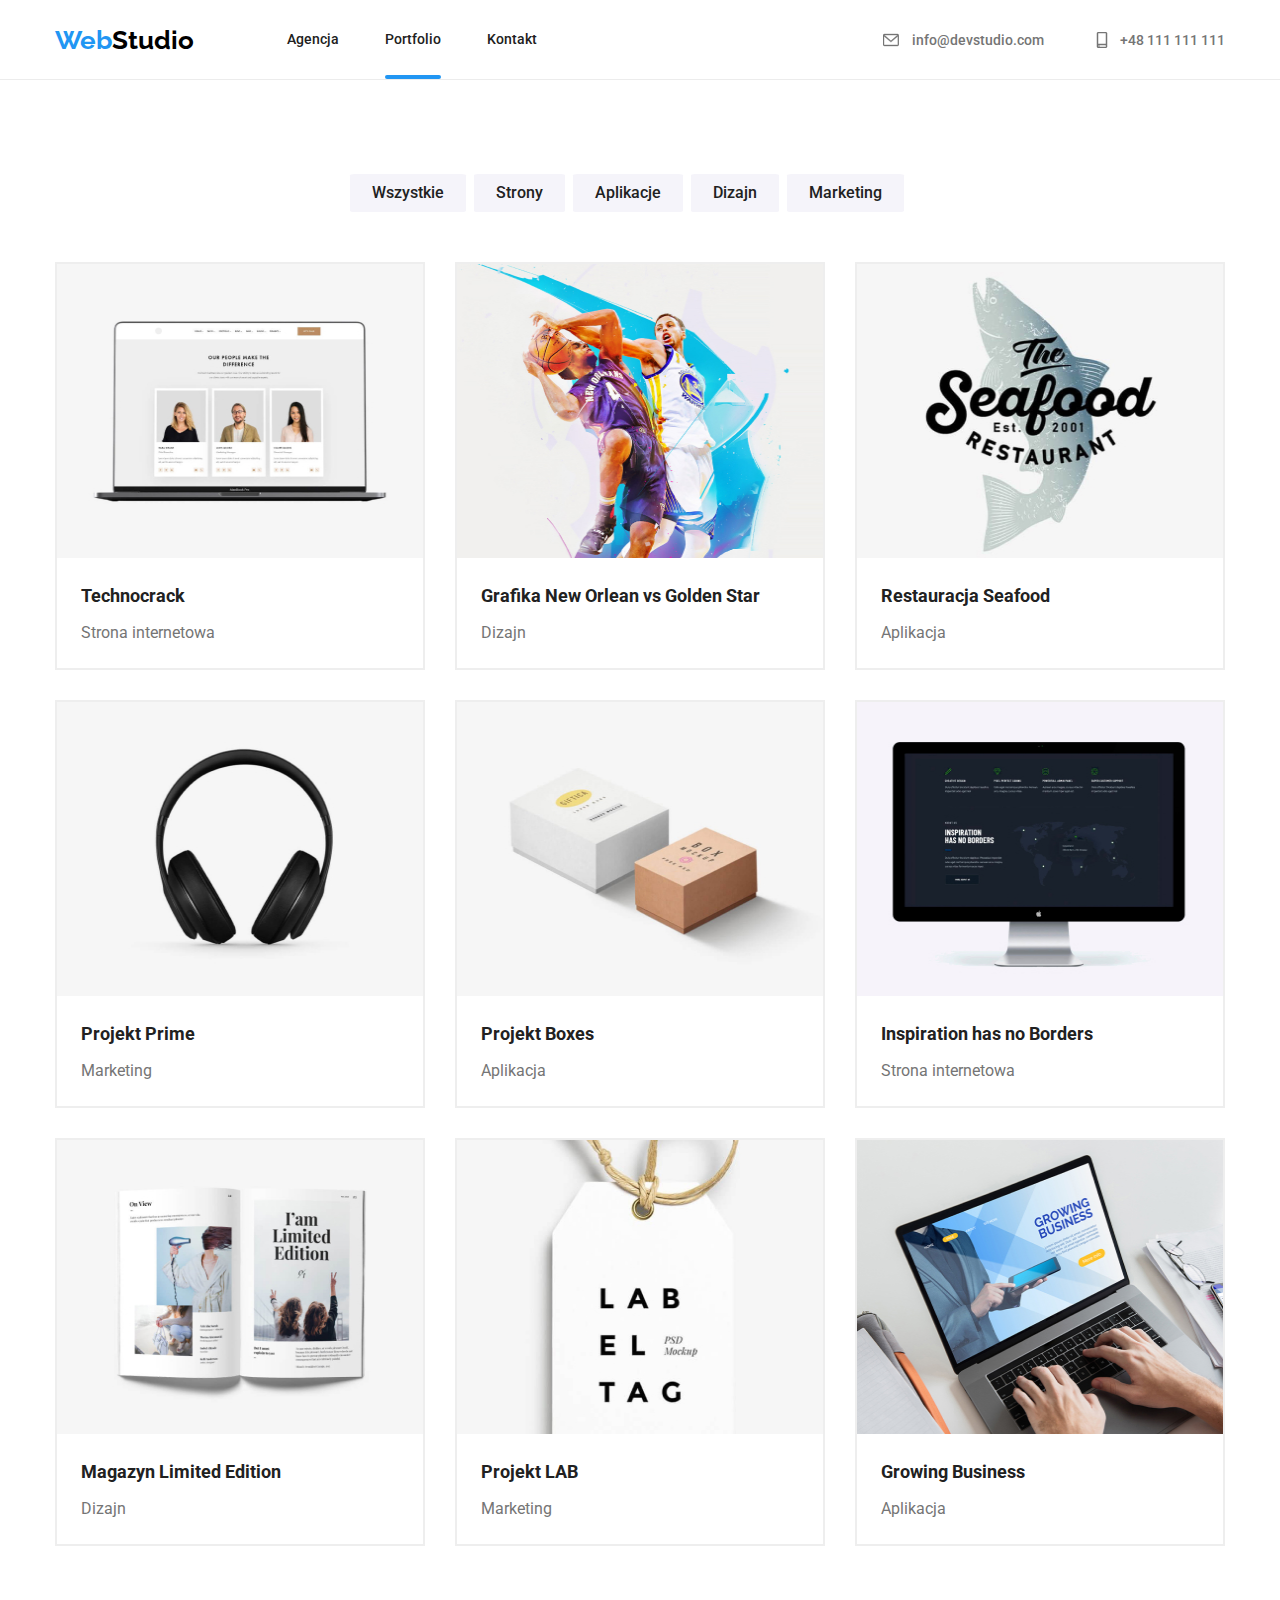
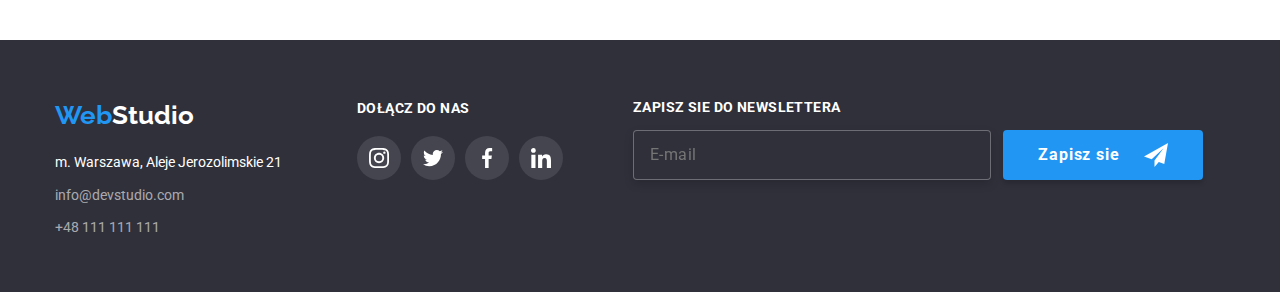
==== commit 788ea351: "final5.1" ====
--- a/portfolio.html
+++ b/portfolio.html
@@ -82,7 +82,7 @@
         <ul class="section-photo">
           <li class="portfolio-photo-flex">
             <figure class="figure-photo-portfolio">
-              <div class="testover">
+              <div class="overlay-box">
               <img
                 class="image-width"
                 src="./images/2.1.jpg"
@@ -90,8 +90,8 @@
                 height="294"
                 alt="przykladowa strona"
               />
-              <div class="testover2">
-                <p class="testover3">Technotrack jest popularną platformą wykorzystywaną do rozpowszechniania koronawirusa. Firmy wykorzystują tę platformę do celów szpiegowskich i ataków na niezabezpieczone serwery konkurencji</p>
+              <div class="portfolio-photo-overlay">
+                <p class="portfolio-text-overlay">Technotrack jest popularną platformą wykorzystywaną do rozpowszechniania koronawirusa. Firmy wykorzystują tę platformę do celów szpiegowskich i ataków na niezabezpieczone serwery konkurencji</p>
               </div>
             </div>
               <figcaption class="portfolio-figcaption-padding">
@@ -102,7 +102,7 @@
           </li>
           <li class="portfolio-photo-flex">
             <figure class="figure-photo-portfolio">
-              <div class="testover">
+              <div class="overlay-box">
               <img
                 class="image-width"
                 src="./images/2.2.jpg"
@@ -110,8 +110,8 @@
                 height="294"
                 alt="Koszykarze"
               />
-              <div class="testover2">
-                <p class="testover3">Technotrack jest popularną platformą wykorzystywaną do rozpowszechniania koronawirusa. Firmy wykorzystują tę platformę do celów szpiegowskich i ataków na niezabezpieczone serwery konkurencji</p>
+              <div class="portfolio-photo-overlay">
+                <p class="portfolio-text-overlay">Technotrack jest popularną platformą wykorzystywaną do rozpowszechniania koronawirusa. Firmy wykorzystują tę platformę do celów szpiegowskich i ataków na niezabezpieczone serwery konkurencji</p>
               </div>
             </div>
               <figcaption class="portfolio-figcaption-padding">
@@ -124,7 +124,7 @@
           </li>
           <li class="portfolio-photo-flex">
             <figure class="figure-photo-portfolio">
-              <div class="testover">
+              <div class="overlay-box">
               <img
                 class="image-width"
                 src="./images/2.3.jpg"
@@ -132,8 +132,8 @@
                 height="294"
                 alt="Logo restauracji"
               />
-              <div class="testover2">
-                <p class="testover3">Technotrack jest popularną platformą wykorzystywaną do rozpowszechniania koronawirusa. Firmy wykorzystują tę platformę do celów szpiegowskich i ataków na niezabezpieczone serwery konkurencji</p>
+              <div class="portfolio-photo-overlay">
+                <p class="portfolio-text-overlay">Technotrack jest popularną platformą wykorzystywaną do rozpowszechniania koronawirusa. Firmy wykorzystują tę platformę do celów szpiegowskich i ataków na niezabezpieczone serwery konkurencji</p>
               </div>
             </div>
               <figcaption class="portfolio-figcaption-padding">
@@ -147,7 +147,7 @@
 
           <li class="portfolio-photo-flex">
             <figure class="figure-photo-portfolio">
-              <div class="testover">
+              <div class="overlay-box">
               <img
                 class="image-width"
                 src="./images/2.4.jpg"
@@ -155,8 +155,8 @@
                 height="294"
                 alt="Słuchawki"
               />
-              <div class="testover2">
-                <p class="testover3">Technotrack jest popularną platformą wykorzystywaną do rozpowszechniania koronawirusa. Firmy wykorzystują tę platformę do celów szpiegowskich i ataków na niezabezpieczone serwery konkurencji</p>
+              <div class="portfolio-photo-overlay">
+                <p class="portfolio-text-overlay">Technotrack jest popularną platformą wykorzystywaną do rozpowszechniania koronawirusa. Firmy wykorzystują tę platformę do celów szpiegowskich i ataków na niezabezpieczone serwery konkurencji</p>
               </div>
             </div>
               <figcaption class="portfolio-figcaption-padding">
@@ -169,7 +169,7 @@
           </li>
           <li class="portfolio-photo-flex">
             <figure class="figure-photo-portfolio">
-              <div class="testover">
+              <div class="overlay-box">
               <img
                 class="image-width"
                 src="./images/2.5.jpg"
@@ -177,8 +177,8 @@
                 height="294"
                 alt="Pudełka"
               />
-              <div class="testover2">
-                <p class="testover3">Technotrack jest popularną platformą wykorzystywaną do rozpowszechniania koronawirusa. Firmy wykorzystują tę platformę do celów szpiegowskich i ataków na niezabezpieczone serwery konkurencji</p>
+              <div class="portfolio-photo-overlay">
+                <p class="portfolio-text-overlay">Technotrack jest popularną platformą wykorzystywaną do rozpowszechniania koronawirusa. Firmy wykorzystują tę platformę do celów szpiegowskich i ataków na niezabezpieczone serwery konkurencji</p>
               </div>
             </div>
               <figcaption class="portfolio-figcaption-padding">
@@ -191,7 +191,7 @@
           </li>
           <li class="portfolio-photo-flex">
             <figure class="figure-photo-portfolio">
-              <div class="testover">
+              <div class="overlay-box">
               <img
                 class="image-width"
                 src="./images/2.6.jpg"
@@ -199,8 +199,8 @@
                 height="294"
                 alt="Monitor"
               />
-              <div class="testover2">
-                <p class="testover3">Technotrack jest popularną platformą wykorzystywaną do rozpowszechniania koronawirusa. Firmy wykorzystują tę platformę do celów szpiegowskich i ataków na niezabezpieczone serwery konkurencji</p>
+              <div class="portfolio-photo-overlay">
+                <p class="portfolio-text-overlay">Technotrack jest popularną platformą wykorzystywaną do rozpowszechniania koronawirusa. Firmy wykorzystują tę platformę do celów szpiegowskich i ataków na niezabezpieczone serwery konkurencji</p>
               </div>
             </div>
               <figcaption class="portfolio-figcaption-padding">
@@ -211,7 +211,7 @@
           </li>
           <li class="portfolio-photo-flex">
             <figure class="figure-photo-portfolio">
-              <div class="testover">
+              <div class="overlay-box">
               <img
                 class="image-width"
                 src="./images/2.7.jpg"
@@ -219,8 +219,8 @@
                 height="294"
                 alt="Książka"
               />
-              <div class="testover2">
-                <p class="testover3">Technotrack jest popularną platformą wykorzystywaną do rozpowszechniania koronawirusa. Firmy wykorzystują tę platformę do celów szpiegowskich i ataków na niezabezpieczone serwery konkurencji</p>
+              <div class="portfolio-photo-overlay">
+                <p class="portfolio-text-overlay">Technotrack jest popularną platformą wykorzystywaną do rozpowszechniania koronawirusa. Firmy wykorzystują tę platformę do celów szpiegowskich i ataków na niezabezpieczone serwery konkurencji</p>
               </div>
               </div>
               <figcaption class="portfolio-figcaption-padding">
@@ -231,7 +231,7 @@
           </li>
           <li class="portfolio-photo-flex">
             <figure class="figure-photo-portfolio">
-              <div class="testover">
+              <div class="overlay-box">
               <img
                 class="image-width"
                 src="./images/2.8.jpg"
@@ -239,8 +239,8 @@
                 height="294"
                 alt="Etykieta"
               />
-              <div class="testover2">
-                <p class="testover3">Technotrack jest popularną platformą wykorzystywaną do rozpowszechniania koronawirusa. Firmy wykorzystują tę platformę do celów szpiegowskich i ataków na niezabezpieczone serwery konkurencji</p>
+              <div class="portfolio-photo-overlay">
+                <p class="portfolio-text-overlay">Technotrack jest popularną platformą wykorzystywaną do rozpowszechniania koronawirusa. Firmy wykorzystują tę platformę do celów szpiegowskich i ataków na niezabezpieczone serwery konkurencji</p>
               </div>
               </div>
               <figcaption class="portfolio-figcaption-padding">
@@ -251,7 +251,7 @@
           </li>
           <li class="portfolio-photo-flex">
             <figure class="figure-photo-portfolio">
-              <div class="testover">
+              <div class="overlay-box">
               <img
                 class="image-width"
                 src="./images/2.9.jpg"
@@ -259,8 +259,8 @@
                 height="294"
                 alt="Laptop"
               />
-              <div class="testover2">
-                <p class="testover3">Technotrack jest popularną platformą wykorzystywaną do rozpowszechniania koronawirusa. Firmy wykorzystują tę platformę do celów szpiegowskich i ataków na niezabezpieczone serwery konkurencji</p>
+              <div class="portfolio-photo-overlay">
+                <p class="portfolio-text-overlay">Technotrack jest popularną platformą wykorzystywaną do rozpowszechniania koronawirusa. Firmy wykorzystują tę platformę do celów szpiegowskich i ataków na niezabezpieczone serwery konkurencji</p>
               </div>
               </div>
               <figcaption class="portfolio-figcaption-padding">
@@ -323,6 +323,19 @@
             </div>
           </div>
         </div>
+        <div class="email-sub">
+          <p class="join-newsletter">ZAPISZ SIE DO NEWSLETTERA</p>
+           <div class="subscribe-footer">
+              <label>
+                <input type="email" placeholder="E-mail" class="footer-newsletter-placeholder">
+             </label>
+             <button type="submit" class="button-footer-sub">Zapisz sie
+              <svg width="24px" height="24px" class="footer-button-icon">
+                <use href="./images/icons.svg#icon-send"></use>
+              </svg>
+            </button>
+          </div>
+     </div>
       </div>
     </footer>
   </body>
--- a/css/styles.css
+++ b/css/styles.css
@@ -590,16 +590,16 @@
   right: 8px;
   top: 8px;
 }
-.testover {
+.overlay-box {
   position: relative;
   overflow: hidden;
 }
-.testover2 {
+.portfolio-photo-overlay {
   position: absolute;
   width: 100%;
   height: 100%;
 }
-.testover3 {
+.portfolio-text-overlay {
   font-family: "Roboto";
   font-style: normal;
   font-weight: 400;
@@ -612,7 +612,7 @@
   padding-left: 24px;
   padding-right: 45px;
 }
-.figure-photo-portfolio:hover .testover2 {
+.figure-photo-portfolio:hover .portfolio-photo-overlay {
   transform: translate(0%, -100%);
   transition: 250ms cubic-bezier(0.4, 0, 0.2, 1);
   background: var(--main-blue);
